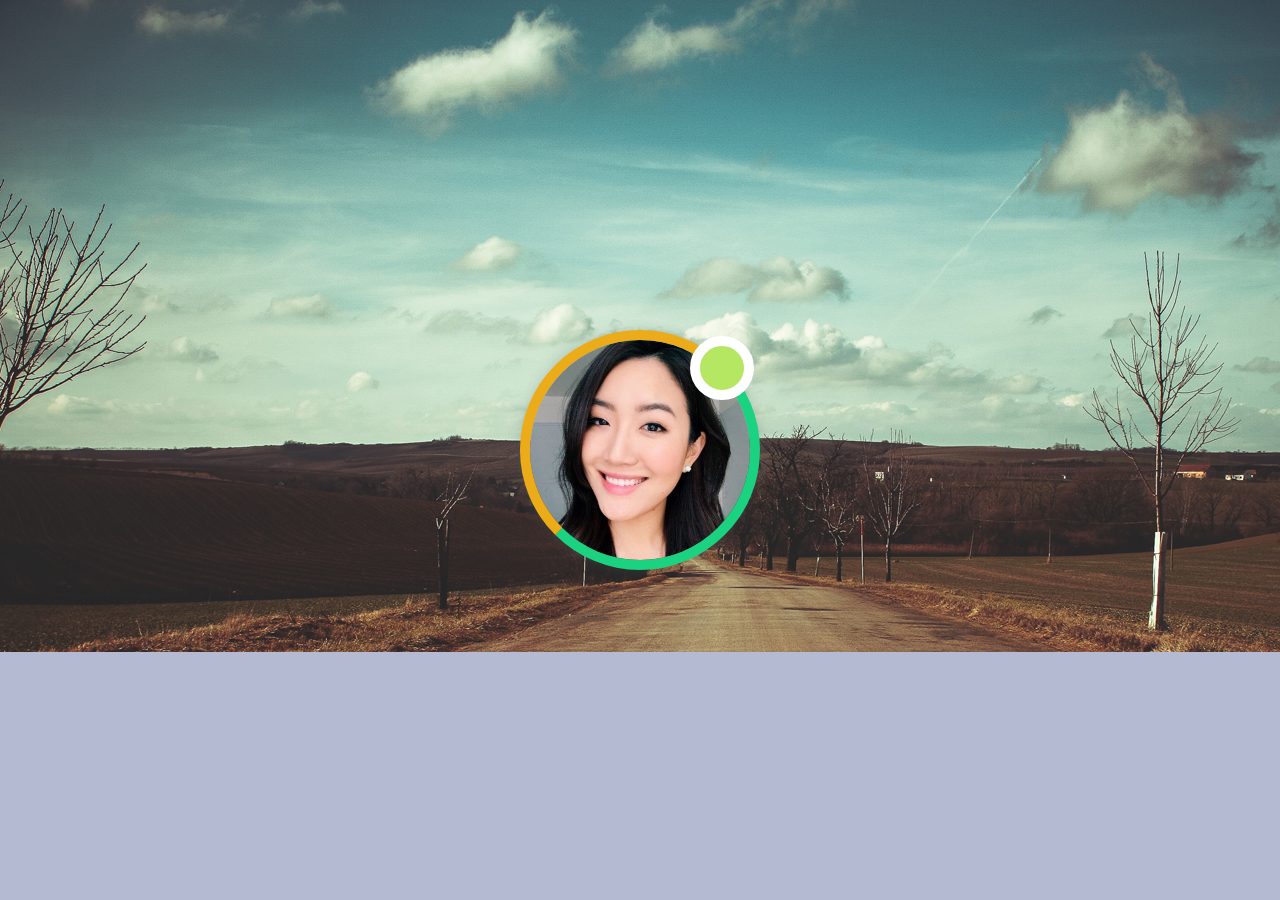
==== templates/index.html @ bf90d47e "初始提交" ====
<!DOCTYPE html>
<html>
<head>
  <title>Linevery</title>
    <meta name="viewport" content="width=device-width,initial-scale=1.0">
  <!-- <script data-main="../static/js/main" src="../static/js/require.js"></script> -->
  <!-- music player -->
  <link rel="stylesheet" href="../static/css/style.css" type="text/css" />
  <link rel="stylesheet" href="../static/css/musicplayer.css" type="text/css" />
  <!-- index主页 -->
  <link rel="stylesheet" type="text/css" href="../static/css/normalize.css" />
  <link rel="stylesheet" type="text/css" href="../static/css/demo.css" />
  <!-- 滚动条css -->
</head>
<body>
  <div class="container">
    <div class="content_wrap">
    <div class="midstage_a">
          <div class='stage'>
            <div class='centeravatar'>
             <div class="radar"></div>
             <div class="avatar">
             <div class="spinner"></div>
              <div class="onlinestatus"></div>
            </div>
            <!-- <img src="images/master.jpeg"> -->
          </div>
          </div>
          <div class="roundusers" >
          </div>
        </div>
      <!-- html5 music player -->
      <div class="midstage_b">
        <div class="music_wrap">
          <div class="progress_wrap">
            <div class="progress_bar"></div>
            <div class="buffer_progress"></div>
            <span class="cur_cursor"></span>
            <div class="music_logo"></div>
            <div class="move_bg"></div>
            <div class="music_info">
              <span class="title">You Belong To Me</span>-<span class="author"> - Joson Waled</span>
            </div>
            <div class="timetip">
              <span>02:23</span>
            </div>
          </div>
          <div class="control_button">
            <div class="prev_bt"></div>
            <div class="playpause play_bt"></div>
            <div class="playpause pause_bt"></div>
            <div class="next_bt"></div>
            <!-- <div class="playpause pause_bt"></div> -->
          </div>
          <div class="player_list">
            <div class="songlist">
              <div class="songtitle">You Belong To me</div>
              <div class="songauthor">Json Wele</div>
              <div class="songstatus"><i class="heart icon" style="color:red;"></i></div>
            </div>
            <div class="songlist">
              <div class="songtitle">Why not me?</div>
              <div class="songauthor">Json Wele</div>
              <div class="songstatus"><i class="heart icon" style="color:red;"></i></div>
            </div>
            <div class="songlist">
              <div class="songtitle">Why not me?</div>
              <div class="songauthor">Json Wele</div>
              <div class="songstatus"><i class="heart icon" style="color:red;"></i></div>
            </div>
            <div class="songlist">
              <div class="songtitle">Why not me?</div>
              <div class="songauthor">Json Wele</div>
              <div class="songstatus"><i class="heart icon" style="color:red;"></i></div>
            </div>
            <div class="songlist">
              <div class="songtitle">Why not me?</div>
              <div class="songauthor">Json Wele</div>
              <div class="songstatus"><i class="heart icon" style="color:red;"></i></div>
            </div>
            <div class="songlist">
              <div class="songtitle">Why not me?</div>
              <div class="songauthor">Json Wele</div>
              <div class="songstatus"><i class="heart icon" style="color:red;"></i></div>
            </div>
            <div class="songlist">
              <div class="songtitle">Why not me?</div>
              <div class="songauthor">Json Wele</div>
              <div class="songstatus"><i class="heart icon" style="color:red;"></i></div>
            </div>
            <div class="songlist">
              <div class="songtitle">Why not me?</div>
              <div class="songauthor">Json Wele</div>
              <div class="songstatus"><i class="heart icon" style="color:red;"></i></div>
            </div>
          </div>
          <audio id="audio">
            <p>您的浏览器不支持HTML5播放器呢！赶紧换一个最新的呗^_^.</p>
          </audio>
      </div>
      </div>
  </div><!-- /content-wrap -->
</div><!-- /container -->
<script type="text/javascript" src="../static/js/jquery-2.1.3.min.js"></script>
<script type="text/javascript" src="../static/js/velocity.min.js"></script>
<script type="text/javascript" src="../static/js/jquery.transit.min.js"></script>
<script type="text/javascript" src="../static/js/main.js"></script>
<script src="../static/js/list.js"></script>
<script src="../static/js/musicplayer.js"></script>

<script type="text/javascript">
    screen_width=$(document.body).width();
//  $('.music_wrap').parent().css('display','none');
    $('.midstage_b').css('visibility','hidden');
  $(".centeravatar").bind("click",getRounds);
</script>
</body>
</html>
---- static/css/style.css ----
*, *:after, *:before {
    -webkit-box-sizing: border-box;
    box-sizing: border-box;
}

.clearfix:before, .clearfix:after {
    content: '';
    display: table;
}

.clearfix:after {
    clear: both;
}

.wrapper {
    height: 100%;
    margin: auto;
    overflow: hidden;
}

.content_wrap {
    position: absolute;
    overflow: hidden;
    background: url('../images/bg.jpg') no-repeat;
    width: 100%;
    height: 100%;
}

.left_stage {
    position: absolute;
    left: 50px;
    min-width: 600px;
    width: 60%;
    height: 100%
}

.right_player {
    position: absolute;
    right: 50px;
    min-width: 400px;
    height: 100%
}

.midstage_b {
    visibility: hidden;
}

.stage {
    position: absolute;
    top: 0;
    right: 0;
    bottom: 0;
    left: 0;
    margin: auto;
    height: 220px;
    width: 220px;
}

.roundusers {
    top: 0px;
    bottom: 0px;
    right: 0px;
    left: 0px;
    margin: auto;
    position: absolute;
    height: 64px;
    width: 64px;
    border-radius: 50%;
    cursor: pointer;
}

.avatar {
    position: absolute;
    height: 100%;
    width: 100%;
    background-repeat: no-repeat;
    background-size: cover;
    border-radius: 50%;
    box-shadow: 0px 0px 20px #5A6562;
}

.roundusers .avatar::before {
    content: '';
    /*	position: absolute;
        height: 100%;
        width: 100%;
        border: 1px solid white;
        border-radius: 50%;*/
}

/*before 之前不需要多余属性选择*/
.roundusers .avatar:hover::before {
    content: '';
    position: absolute;
    left: -5px;
    top: -5px;
    height: 74px;
    width: 74px;
    border: 6px solid #ecab18;
    border-right-color: #1ad280;
    border-bottom-color: #1ad280;
    border-radius: 50%;
}

.avatar .onlinestatus {
    position: absolute;
    top: -0%;
    right: -0%;
    height: 17.06667px;
    width: 17.06667px;
    background: #bec4bc;
    border-radius: 50%;
    border: 3px solid white;
}

.centeravatar {
    position: absolute;
    height: 220px;
    width: 220px;
    border-radius: 50%;
    cursor: pointer;

}

.centeravatar .radar {
    position: absolute;
    top: 0;
    right: 0;
    bottom: 0;
    left: 0;
    margin: auto;
    height: 90%;
    width: 90%;
    background: #f9fff7;
    border: 3px solid #e7f5d1;
    border-radius: 50%;

}

.centeravatar .avatar::before {
    content: '';
    position: absolute;
    left: -10px;
    top: -10px;
    height: 240px;
    width: 240px;
    border: 10px solid #ecab18;
    border-right-color: #1ad280;
    border-bottom-color: #1ad280;
    border-radius: 50%;
    -webkit-transition: all .8s ease-in-out;
    -moz-transition: all .8s ease-in-out;
    transition: all .8s ease-in-out
}

.centeravatar:hover .avatar::before {
    -webkit-transform: rotate(180deg);
    -moz-transform: rotate(180deg);
    -ms-transform: rotate(180deg);
    -o-transform: rotate(180deg);
    transform: rotate(180deg);
}

.centeravatar .avatar {
    height: 100%;
    width: 100%;
    background: url(../images/master.jpeg) no-repeat;
    background-size: cover;
    border-radius: 50%;
    z-index: 10;
}

.centeravatar .avatar .onlinestatus {
    content: '';
    position: absolute;
    top: -4px;
    right: -4px;
    height: 64px;
    width: 64px;
    background: #b5e763;
    border-radius: 50%;
    border: 10px solid white;
}

@media screen and (max-width: 25em) {

}
---- static/css/musicplayer.css ----
body, div, dl, dt, dd, ul, ol, li, h1, h2, h3, h4, h5, h6, pre, form, fieldset, input, textarea, p, blockquote, th, td {
    margin: 0;
    padding: 0
}

h1, h2, h3, h4, h5, h6 {
    font-size: 100%;
    font-weight: normal;
}

button, input, select, textarea {
    font-size: 100%;
}

body, button, input, select, textarea {
    font: 12px/1.5 'Microsoft YaHei', Arial, "\5b8b\4f53", Tahoma, sans-serif;
}

a, a:link, a:visited, a:focus, a:hover, a:active {
    text-decoration: none;
}

fieldset, img {
    border: 0
}

ol, ul {
    list-style: none
}

address, caption, cite, code, dfn, em, th, var {
    font-style: normal;
    font-weight: normal
}

caption, th {
    text-align: left
}

abbr, acronym {
    border: 0
}

table {
    border-collapse: collapse;
    border-spacing: 0;
}

/* tables still need 'cellspacing="0"' in the markup */
img {
    -ms-interpolation-mode: bicubic;
}

/*for ie7*/
:focus {
    outline-color: -moz-use-text-color;
    outline-style: none;
    outline-width: 0;
}

/* ----- reset end ------ */

body {
    background-color: #F2F2F0;
}

.music_wrap {
    position: absolute;
    width: 90%;
    height: 170px;
    left: 0px;
    right: 0px;
    margin: 100px auto;
    box-shadow: 0px 0px 20px #D8D8D8;
    border-top-right-radius: 15px;
    border-top-left-radius: 15px;
    background-color: rgba(63, 62, 62, 0.72);
    /*background: url(../images/bg.png);*/
}

/*鼠标移动上去不透明，离开透明*/
.music_bg {
    position: absolute;
    width: 100%;
    height: 100%;
    background: url(../images/bg.png);
    opacity: 0.7;
}

.progress_wrap {
    position: absolute;
    overflow: hidden;
    left: 25px;
    top: 40px;
    right: 25px;
    /* width: 320px; */
    height: 56px;
    border-radius: 28px;
}

.progress_bar {
    position: absolute;
    left: 0px;
    top: 0px;
    width: 100%;
    height: 100%;
    background: rgba(0, 0, 0, 0.1);
    border-radius: 28px;
    box-shadow: 0px 0px 5px #252424 inset;
}

.buffer_progress {
    position: absolute;
    left: 0px;
    top: 0px;
    width: 300px;
    height: 100%;
    background: rgba(0, 0, 0, 0.1);
    border-radius: 30px;
    overflow: hidden;
}

.music_logo {
    position: absolute;
    cursor: pointer;
    top: -1px;
    left: -2px;
    width: 58px;
    height: 58px;
    background: url(../images/music_logo.png);
    background-size: cover;
    z-index: 10;
}

.move_bg {
    position: absolute;
    top: 7px;
    left: 50px;
    width: 140px;
    height: 48px;
    background: url(../images/move_bg.png);
    background-size: cover;
}
.timetip {
    position: absolute;
    top: -20px;
    left: 20px;
    color: #7C7C7C;
}
.cur_cursor {
    position: absolute;
    display: none;
  top: 2px;
  left: 50px;
  border-radius: 1px;
  width: 4px;
  height: 8px;
  box-shadow: 0px 0px 12px #00FC85;
  background-color: #00C468;
}
.cur_cursorbak {
    position: absolute;
    display: none;
    top: 7px;
    left: 200px;
    height: 44px;
    border-left: 1px dashed #00C568;
}

.music_info {
    width: 100%;
    text-align: center;
    line-height: 60px;
    color: #868787;
}

.music_info .title {
    font-size: 1.1em;
}

.music_info .author {
    font-style: oblique;
}

.move_bt {
    position: absolute;
    top: 10px;
    left: 300px;
    width: 60px;
    height: 60px;
    background: url(../images/cur1.png);
    background-size: cover;
}

.control_button {
    position: absolute;
    /* left: 50px; */
    width: 100%;
    top: 125px;
    height: 65px;
}

.play_bt {
    margin: 0px auto;
    left: 0px;
    right: 0px;
    position: absolute;
    /* left: 145px; */
    height: 30px;
    width: 30px;
    background: url(../images/play1.png);
    background-size: cover;
    cursor: pointer;
}

.pause_bt {
    margin: 0px auto;
    left: 0px;
    right: 0px;
    position: absolute;
    /* left: 145px; */
    height: 30px;
    width: 30px;
    background: url(../images/pause1.png);
    background-size: cover;
    cursor: pointer;
    display: none;
}

.prev_bt {
    position: absolute;
    left: 40px;
    top: 9px;
    height: 16px;
    width: 20px;
    background: url(../images/prev.png);
    background-size: cover;
    cursor: pointer;
}

.next_bt {
    position: absolute;
    /* left: 230px; */
    top: 9px;
    right: 40px;
    height: 16px;
    width: 20px;
    background: url(../images/next.png);
    background-size: cover;
    cursor: pointer;
}



.player_list {
    position: absolute;
    top: 170px;
    width: 100%;
    height: 230px;
    overflow: hidden;
    background-color: rgba(63, 62, 62, 0.72);
    border-bottom-right-radius: 15px;
    border-bottom-left-radius: 15px;
}

.songlist:nth-child(odd) {
    background: rgba(163, 162, 162, 0.34);
}

.songlist {
    height: 30px;
    line-height: 30px;
}

.songlist .songtitle {
    position: absolute;
    left: 30px;
    color: white;
}

.songlist .songauthor {
    display: none;
}

.songlist .songstatus {
    display: none;
}

.songlisting {
    border-left: 5px solid #00C568;
    height: 50px;
    line-height: 30px;
    background: rgb(130, 140, 133);
}

.songlisting .songtitle {
    position: absolute;
    left: 30px;
    color: white;
}

.songlisting .songauthor {
    position: absolute;
    left: 30px;
    padding-top: 20px;
    font-size: 0.5em;
}

.songlisting .songstatus {
    position: absolute;
    left: 350px;
    padding-top: 10px;
}

@media screen and (min-width: 500px) {
    .music_wrap {
        width: 500px;
    }
}
---- static/css/demo.css ----
@import url(http://fonts.googleapis.com/css?family=Raleway:200,400,700,800);
@font-face {
	font-weight: normal;
	font-style: normal;
	font-family: 'codropsicons';
	src:url('../fonts/codropsicons/codropsicons.eot');
	src:url('../fonts/codropsicons/codropsicons.eot?#iefix') format('embedded-opentype'),
		url('../fonts/codropsicons/codropsicons.woff') format('woff'),
		url('../fonts/codropsicons/codropsicons.ttf') format('truetype'),
		url('../fonts/codropsicons/codropsicons.svg#codropsicons') format('svg');
}

*, *:after, *:before { -webkit-box-sizing: border-box; box-sizing: border-box; }
.clearfix:before, .clearfix:after { content: ''; display: table; }
.clearfix:after { clear: both; }

body {
	background: #b4bad2;
	color: #fffce1;
	font-weight: 400;
	font-size: 1em;
	font-family: 'Raleway', Arial, sans-serif;
}

a {
	color: #4e4a46;
	text-decoration: none;
	outline: none;
}

a:hover, a:focus {
	color: #c94e50;
	outline: none;
}

button:focus {
	outline: none;
}

section {
	padding: 1em;
	text-align: center;
}

/* Header */
.codrops-header {
	margin: 0 auto;
	padding: 3em 2em;
	text-align: center;
}

.codrops-header h1 {
	margin: 0 auto;
	font-weight: 800;
	font-size: 3.75em;
	line-height: 1;
}

.codrops-header h1 span {
	display: block;
	font-size: 50%;
	font-weight: 400;
	padding-top: 0.325em;
}

.codrops-links {
	text-transform: uppercase;
	font-weight: 700;
	font-size: 0.69em;
	line-height: 2.2;
	padding: 1.61em 5em;
}

.codrops-links a {
	display: inline-block;
	padding: 0 1em;
	text-decoration: none;
	letter-spacing: 1px;
}

.codrops-icon:before {
	margin: 0 4px;
	text-transform: none;
	font-weight: normal;
	font-style: normal;
	font-variant: normal;
	font-family: 'codropsicons';
	line-height: 1;
	speak: none;
	-webkit-font-smoothing: antialiased;
}

.codrops-icon-drop:before {
	content: "\e001";
}

.codrops-icon-prev:before {
	content: "\e004";
}

/* Demo Buttons Style */
.codrops-demos {
	font-size: 1em;
	max-width: 1200px;
	margin: 3em auto 5em;
	padding: 2em 10em 0;
}

.codrops-demos > a {
	display: inline-block;
	margin: 0.75em;
	padding: 1.35em 1.1em;
	width: 15em;
	background: #fffce1;
	outline: none;
	text-decoration: none;
	text-transform: uppercase;
	letter-spacing: 1px;
	font-weight: 800;
	border-radius: 20px/50px;
}

.codrops-demos > a.current-demo {
	background: #c94e50;
	color: #fffce1;
}

/* Related demos */
.related {
	margin-top: 5em;
	padding: 0 3em 5em;
}

.related p {
	font-size: 1.5em;
	font-weight: 700;
}

.related > a {
	display: inline-block;
	text-align: center;
	margin: 20px 10px;
	padding: 25px;
	border-radius: 35px/200px;
	background: #fffce1;
	max-width: 100%;
}

.related a img {
	max-width: 100%;
	opacity: 0.8;
	border-radius: 20px/100px;
}

.related a:hover img,
.related a:active img {
	opacity: 1;
}

.related a h3 {
	margin: 0;
	padding: 0.5em 0.75em 0.3em;
	max-width: 300px;
	text-align: left;
}

body #cdawrap {
	top: auto;
	bottom: 35px;
	right: 35px;
	background: #b4bad2;
	border: 1px solid rgba(131,135,151,0.6);
}

.demo-wave body #cdawrap {
	top: 35px;
	right: 35px;
	bottom: auto;
}

@media screen and (max-width: 40em) {
	body {
		font-size: 80%;
	}
	.codrops-header h1 {
		font-size: 2.5em;
	}
	.codrops-demos {
		max-width: 900px;
		padding: 2em 2em 0;
	}
	.related > a {
		margin: 20px 0;
	}
}

@media screen and (max-width: 25em) {

	.codrops-icon {
		font-size: 250%;
	}

	.codrops-icon span {
		display: none;
	}

}
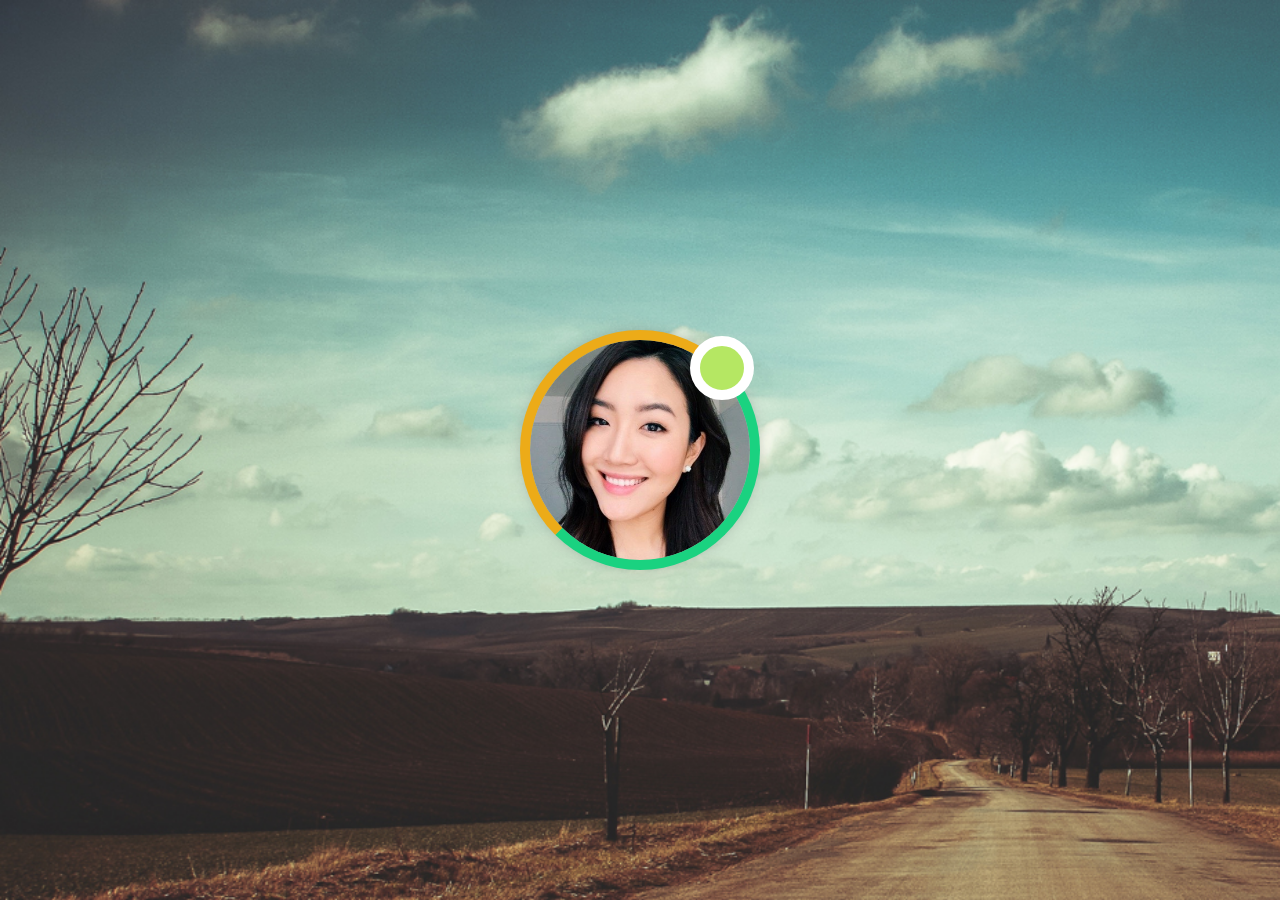
==== commit 1d74d094: "8.21 修改前端界面" ====
--- a/templates/index.html
+++ b/templates/index.html
@@ -37,7 +37,7 @@
             <div class="buffer_progress"></div>
             <span class="cur_cursor"></span>
             <div class="music_logo"></div>
-            <div class="move_bg"></div>
+            <span class="move_bg"></span>
             <div class="music_info">
               <span class="title">You Belong To Me</span>-<span class="author"> - Joson Waled</span>
             </div>
--- a/static/css/style.css
+++ b/static/css/style.css
@@ -24,6 +24,7 @@
     background: url('../images/bg.jpg') no-repeat;
     width: 100%;
     height: 100%;
+    background-size: cover;
 }
 
 .left_stage {
--- a/static/css/musicplayer.css
+++ b/static/css/musicplayer.css
@@ -88,6 +88,7 @@
 }
 
 .progress_wrap {
+    cursor: pointer;
     position: absolute;
     overflow: hidden;
     left: 25px;
@@ -132,7 +133,7 @@
     z-index: 10;
 }
 
-.move_bg {
+.move_bg.bak {
     position: absolute;
     top: 7px;
     left: 50px;
@@ -141,22 +142,36 @@
     background: url(../images/move_bg.png);
     background-size: cover;
 }
+
+.move_bg {
+    position: absolute;
+    top: 52px;
+    left: 28px;
+    border-radius: 1px;
+    width: 4px;
+    height: 3px;
+    box-shadow: 0px 0px 12px #00FC85;
+    background-color: #00C468;
+}
+
 .timetip {
-    position: absolute;
-    top: -20px;
+    font-size: 13px;
+    position: absolute;
+    top: -1px;
     left: 20px;
-    color: #7C7C7C;
+    color: #00C468;
+    text-shadow: 0px 0px 10px #00FC85;
 }
 .cur_cursor {
-    position: absolute;
-    display: none;
-  top: 2px;
-  left: 50px;
-  border-radius: 1px;
-  width: 4px;
-  height: 8px;
-  box-shadow: 0px 0px 12px #00FC85;
-  background-color: #00C468;
+    position: absolute;  
+    display: none;
+    top: 2px;
+    left: 50px;
+    border-radius: 1px;
+    width: 4px;
+    height: 8px;
+    box-shadow: 0px 0px 12px #00FC85;
+    background-color: #00C468;
 }
 .cur_cursorbak {
     position: absolute;
